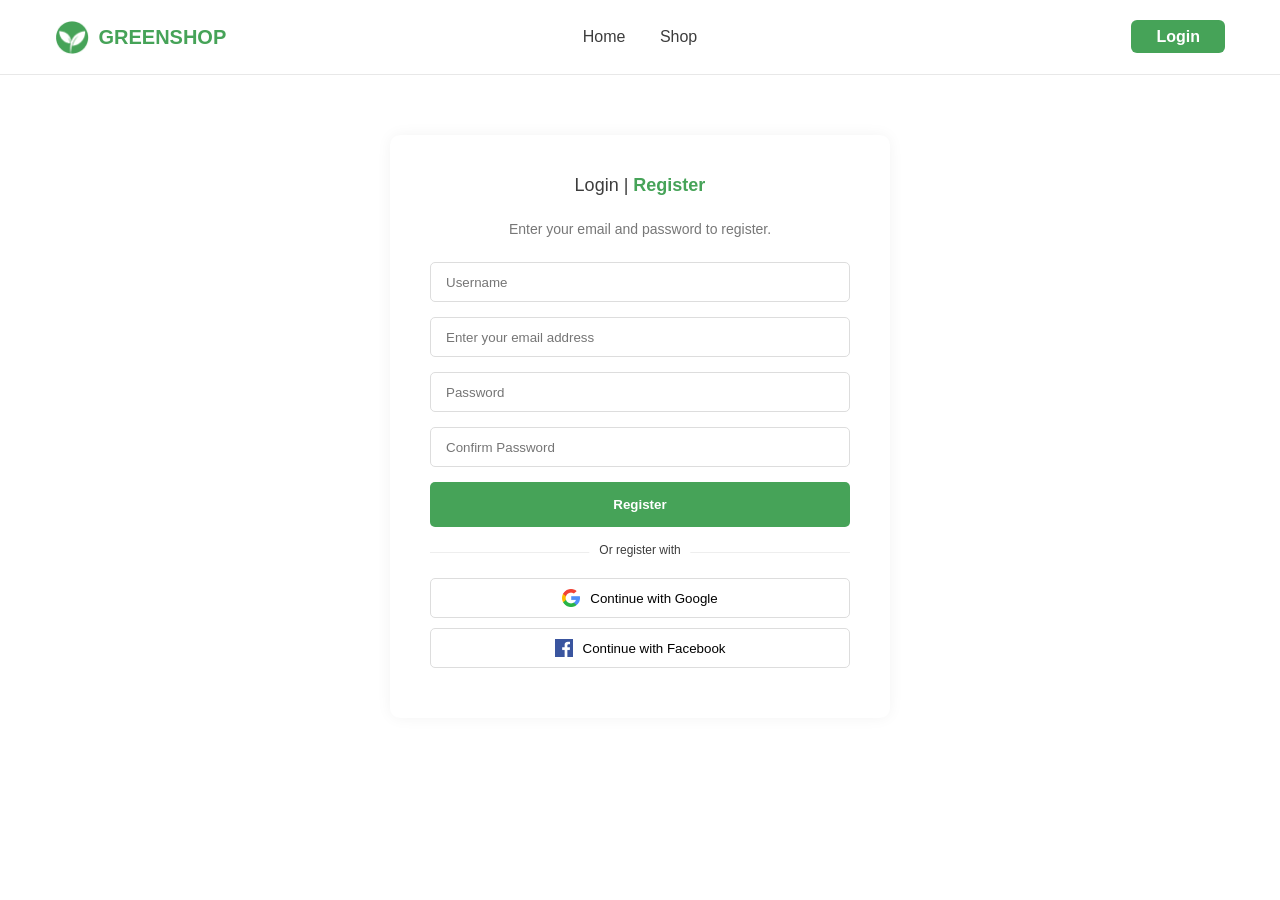
==== registration.html @ 9486dbec "update" ====
<!DOCTYPE html>
<html lang="uk">
<head>
    <meta charset="UTF-8">
    <meta name="viewport" content="width=device-width, initial-scale=1.0">
    <title>GreenShop — Реєстрація</title>
    <link rel="stylesheet" href="стилі/style.css">
</head>
<body>

    <header class="header">
        <div class="container">
            <div class="header-inner">
                <a href="index.html" class="logo">
                    <img src="картинки/logo.png" alt="Logo" class="logo-img">
                    <span class="logo-text">GREENSHOP</span>
                </a>
                <nav class="nav">
                    <a href="index.html" class="nav-link">Home</a>
                    <a href="#" class="nav-link">Shop</a>
                </nav>
                <div class="header-actions">
                    <a href="registration.html" class="login-btn">Login</a>
                </div>
            </div>
        </div>
    </header>

    <div class="modal">
        <div class="tabs">
            <span>Login</span> | <span class="active">Register</span>
        </div>
        <p class="description">Enter your email and password to register.</p>
        
        <form class="register-form">
            <input type="text" placeholder="Username">
            <input type="email" placeholder="Enter your email address">
            <input type="password" placeholder="Password">
            <input type="password" placeholder="Confirm Password">
            <button type="submit" class="register-btn">Register</button>
        </form>

        <div class="divider"><span>Or register with</span></div>

        <div class="social-buttons">
            <button class="social-btn">
                <img src="картинки/google.png" alt="Google"> Continue with Google
            </button>
            <button class="social-btn">
                <img src="картинки/facebook.png" alt="Facebook"> Continue with Facebook
            </button>
        </div>
    </div>

</body>
</html>
---- стилі/style.css ----
* {
    box-sizing: border-box;
    margin: 0;
    padding: 0;
}

body {
    font-family: Arial, sans-serif;
    background-color: #fff;
    color: #3D3D3D;
}

.container {
    max-width: 1200px;
    margin: 0 auto;
    padding: 0 15px;
}

/* ШАПКА */
.header {
    border-bottom: 1px solid #e8e8e8;
    padding: 20px 0;
}

.header-inner {
    font-size: 0;
}

.logo, .nav, .header-actions {
    display: inline-block;
    vertical-align: middle;
    font-size: 16px;
}

.logo { width: 20%; text-decoration: none; }

.logo-img {
    width: 34px;
    vertical-align: middle;
}

.logo-text {
    color: #46A358;
    font-weight: 900;
    font-size: 20px;
    vertical-align: middle;
    margin-left: 5px;
}

.nav { width: 60%; text-align: center; }

.nav-link {
    text-decoration: none;
    color: #3D3D3D;
    margin: 0 15px;
    padding-bottom: 25px;
}

.nav-link.active {
    font-weight: bold;
    border-bottom: 3px solid #46A358;
}

.header-actions { width: 20%; text-align: right; }

.login-btn {
    background: #46A358;
    color: #fff;
    text-decoration: none;
    padding: 8px 25px;
    border-radius: 6px;
    font-weight: bold;
}

/* ГОЛОВНИЙ БЛОК */
.hero { padding: 30px 0; }

.hero-inner {
    background: rgba(245, 245, 245, 0.5);
    padding: 40px 60px;
    font-size: 0;
}

.hero-content, .hero-image {
    display: inline-block;
    vertical-align: middle;
    width: 50%;
    font-size: 16px;
}

.hero-subtitle {
    text-transform: uppercase;
    font-size: 14px;
    font-weight: 500;
    margin-bottom: 5px;
}

.hero-title {
    font-size: 55px; 
    font-weight: 900;
    line-height: 1.1;
    text-transform: uppercase;
    margin-bottom: 15px;
}

.highlight { color: #46A358; }

.hero-description {
    color: #727272;
    font-size: 14px;
    max-width: 400px;
    margin-bottom: 25px;
}

.shop-now-btn {
    background: #46A358;
    color: white;
    border: none;
    padding: 12px 25px;
    border-radius: 6px;
    font-weight: bold;
    cursor: pointer;
}

.hero-image { text-align: right; }

.plants-box {
    display: inline-block;
    font-size: 0;
}

.p-small, .p-big {
    display: inline-block;
    vertical-align: bottom;
}

.p-big { 
    width: 350px; 
}

.p-small { 
    width: 120px;
    margin-bottom: 23px; /* Выравнивание по высоте */
    margin-right: -60px; /* Двигает большой горшок вплотную к маленькому */
    position: relative;
    z-index: 2;
}

.modal {
    width: 500px;
    background: #fff;
    margin: 60px auto;
    padding: 40px;
    border-radius: 10px;
    text-align: center;
    box-shadow: 0 0 15px rgba(0,0,0,0.05);
}

.tabs { margin-bottom: 25px; font-size: 18px; }
.tabs .active { color: #46A358; font-weight: bold; }

.description { font-size: 14px; color: #777; margin-bottom: 25px; }

.register-form input {
    width: 100%;
    height: 40px;
    margin-bottom: 15px;
    padding: 0 15px;
    border: 1px solid #ddd;
    border-radius: 5px;
}

.register-btn {
    width: 100%;
    height: 45px;
    background: #46A358;
    color: white;
    border: none;
    border-radius: 5px;
    cursor: pointer;
    font-weight: bold;
}

.divider {
    margin: 25px 0;
    border-top: 1px solid #eee;
    position: relative;
}

.divider span {
    position: absolute;
    top: -10px;
    background: #fff;
    padding: 0 10px;
    left: 50%;
    transform: translateX(-50%);
    font-size: 12px;
}

.social-btn {
    width: 100%;
    height: 40px;
    border: 1px solid #ddd;
    background: #fff;
    margin-bottom: 10px;
    border-radius: 5px;
    cursor: pointer;
    display: flex;
    align-items: center;
    justify-content: center;
    gap: 10px;
}

.social-btn img { width: 18px; }
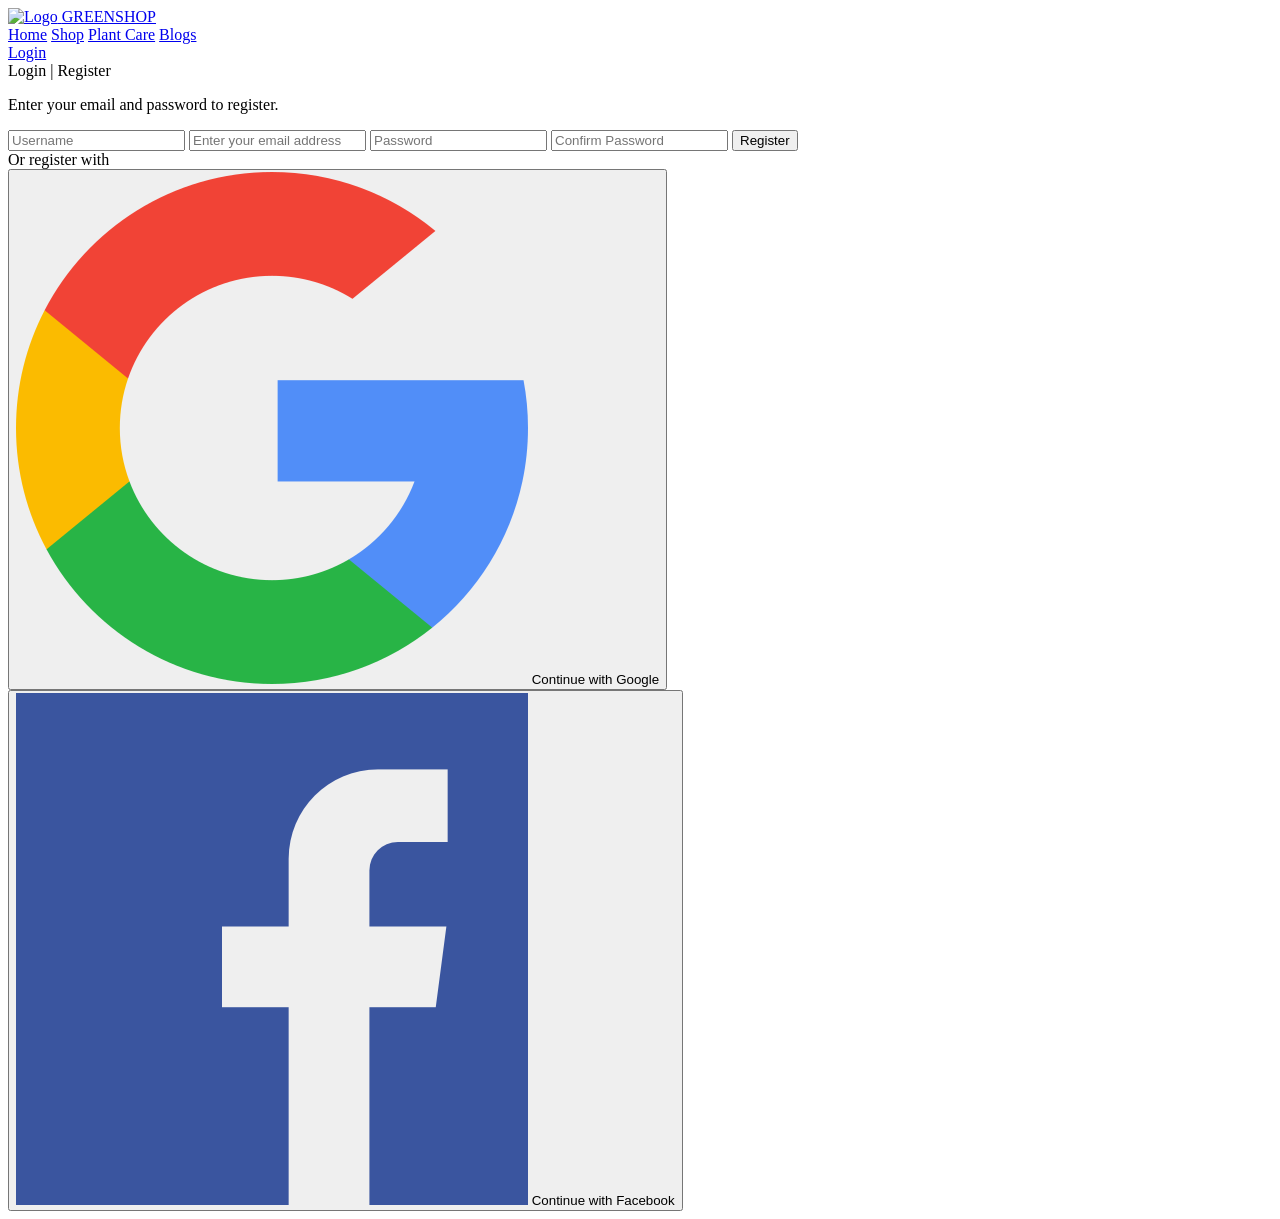
==== commit 42c76212: "update registration" ====
--- a/registration.html
+++ b/registration.html
@@ -4,7 +4,7 @@
     <meta charset="UTF-8">
     <meta name="viewport" content="width=device-width, initial-scale=1.0">
     <title>GreenShop — Реєстрація</title>
-    <link rel="stylesheet" href="стилі/style.css">
+    <link rel="stylesheet" href="styles/style.css">
 </head>
 <body>
 
@@ -12,12 +12,14 @@
         <div class="container">
             <div class="header-inner">
                 <a href="index.html" class="logo">
-                    <img src="картинки/logo.png" alt="Logo" class="logo-img">
+                    <img src="images/logo.png" alt="Logo" class="logo-img">
                     <span class="logo-text">GREENSHOP</span>
                 </a>
                 <nav class="nav">
                     <a href="index.html" class="nav-link">Home</a>
                     <a href="#" class="nav-link">Shop</a>
+                    <a href="#" class="nav-link">Plant Care</a>
+                    <a href="#" class="nav-link">Blogs</a>
                 </nav>
                 <div class="header-actions">
                     <a href="registration.html" class="login-btn">Login</a>
@@ -43,14 +45,14 @@
         <div class="divider"><span>Or register with</span></div>
 
         <div class="social-buttons">
-            <button class="social-btn">
-                <img src="картинки/google.png" alt="Google"> Continue with Google
+            <button type="button" class="social-btn">
+                <img src="images/google.png" alt="Google"> Continue with Google
             </button>
-            <button class="social-btn">
-                <img src="картинки/facebook.png" alt="Facebook"> Continue with Facebook
+            <button type="button" class="social-btn">
+                <img src="images/facebook.png" alt="Facebook"> Continue with Facebook
             </button>
         </div>
     </div>
 
 </body>
-</html>+</html>
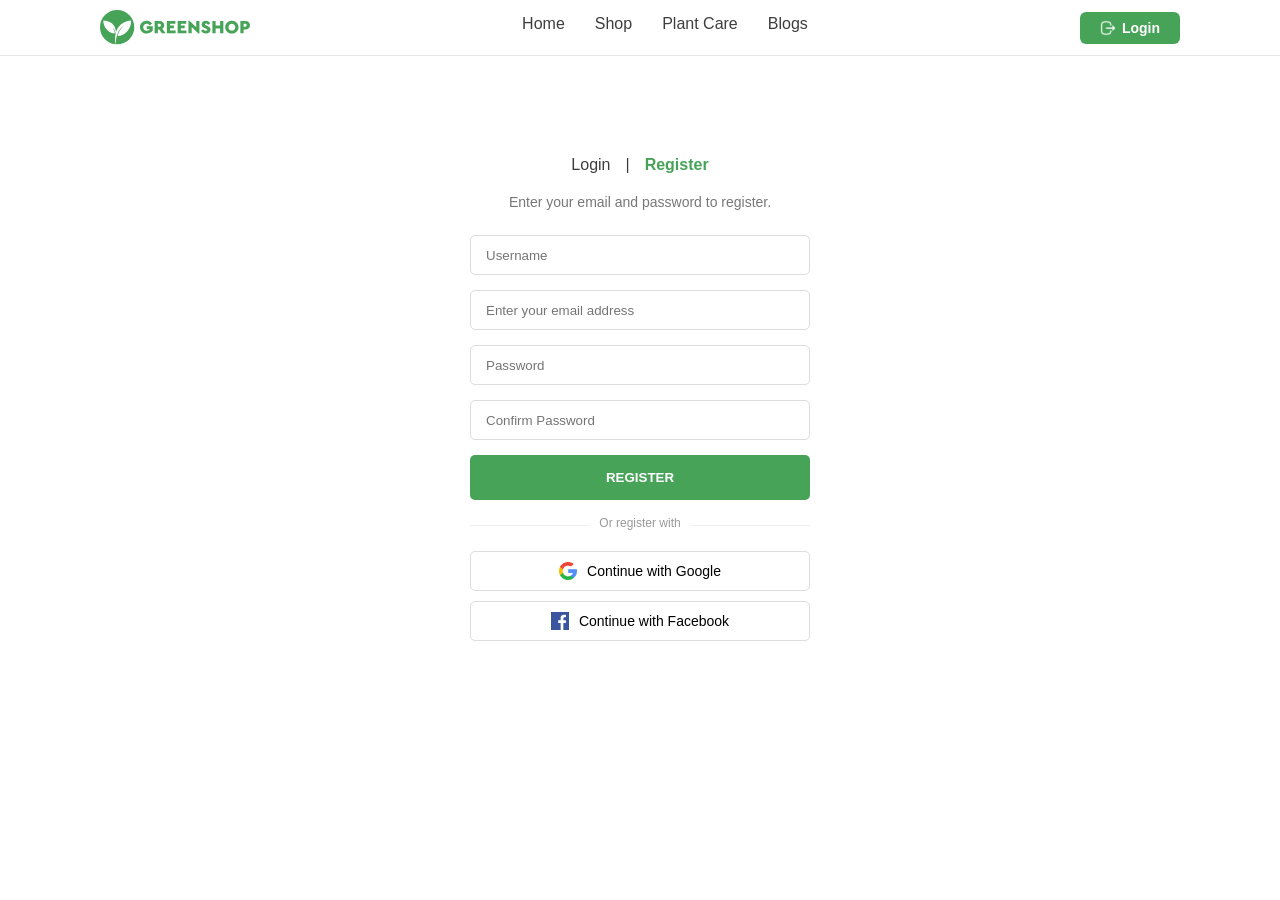
==== commit dc97f90f: "fix hw4" ====
--- a/registration.html
+++ b/registration.html
@@ -3,7 +3,11 @@
 <head>
     <meta charset="UTF-8">
     <meta name="viewport" content="width=device-width, initial-scale=1.0">
-    <title>GreenShop — Реєстрація</title>
+
+    <title>Registration</title>
+
+    <link href="https://fonts.googleapis.com/css2?family=Poppins:wght@400;500;600;700;800&display=swap" rel="stylesheet">
+
     <link rel="stylesheet" href="styles/style.css">
 </head>
 <body>
@@ -12,8 +16,7 @@
         <div class="container">
             <div class="header-inner">
                 <a href="index.html" class="logo">
-                    <img src="images/logo.png" alt="Logo" class="logo-img">
-                    <span class="logo-text">GREENSHOP</span>
+                    <img src="images/logo.svg" alt="GreenShop">
                 </a>
                 <nav class="nav">
                     <a href="index.html" class="nav-link">Home</a>
@@ -22,7 +25,10 @@
                     <a href="#" class="nav-link">Blogs</a>
                 </nav>
                 <div class="header-actions">
-                    <a href="registration.html" class="login-btn">Login</a>
+                    <a href="registration.html" class="login-btn">
+                        <img src="images/login-icon.png" class="login-icon" alt="">
+                        Login
+                    </a>
                 </div>
             </div>
         </div>
--- a/styles/style.css
+++ b/styles/style.css
@@ -0,0 +1,248 @@
+* {
+    box-sizing: border-box;
+    margin: 0;
+    padding: 0;
+}
+
+body {
+    font-family: 'Poppins', sans-serif;
+    background-color: #fff;
+    color: #3D3D3D;
+}
+
+.container {
+    max-width: 1200px;
+    margin: 0 auto;
+    padding: 0 60px;
+}
+
+.header {
+    border-bottom: 1px solid #e8e8e8;
+    padding: 10px 0;
+}
+
+.header-inner {
+    display: flex;
+    align-items: center;
+    justify-content: space-between;
+}
+
+.logo {
+    display: flex;
+    align-items: center;
+    text-decoration: none;
+}
+
+.nav {
+    display: flex;
+    gap: 30px;
+}
+
+.nav-link {
+    text-decoration: none;
+    color: #3D3D3D;
+    font-size: 16px;
+    border-bottom: 3px solid transparent;
+    padding-bottom: 5px;
+}
+
+.nav-link.active {
+    border-bottom-color: #46A358;
+    font-weight: bold;
+}
+
+.header-actions {
+    display: flex;
+    gap: 15px;
+}
+
+.login-btn {
+    display: flex;
+    align-items: center;
+    gap: 6px;
+    background: #46A358;
+    color: #fff;
+    padding: 8px 20px;
+    border-radius: 6px;
+    font-weight: bold;
+    text-decoration: none;
+    font-size: 14px;
+}
+
+.hero {
+    background: rgba(245, 245, 245, 0.5);
+    padding: 40px 0;
+}
+
+.hero-inner {
+    display: flex;
+    align-items: center;
+    justify-content: space-between;
+    gap: 40px;
+}
+
+.hero-content {
+    flex: 1;
+    max-width: 620px;
+}
+
+.hero-subtitle {
+    text-transform: uppercase;
+    font-size: 14px;
+    color: #727272;
+    margin-bottom: 10px;
+}
+
+.hero-title {
+    font-size: 70px;
+    font-weight: 900;
+    line-height: 70px;
+    text-transform: uppercase;
+    margin-bottom: 20px;
+    width: 620px;
+}
+
+.highlight {
+    color: #46A358;
+}
+
+.hero-description {
+    font-size: 14px;
+    color: #727272;
+    line-height: 1.6;
+    margin-bottom: 25px;
+    width: 90%;
+}
+
+.shop-now-btn {
+    background: #46A358;
+    color: #fff;
+    border: none;
+    padding: 12px 30px;
+    border-radius: 6px;
+    font-weight: bold;
+    text-transform: uppercase;
+    cursor: pointer;
+}
+
+.hero-image {
+    flex: 1;
+    position: relative;
+    display: flex;
+    justify-content: center;
+}
+
+.p-big {
+    max-width: 100%;
+    height: auto;
+    display: block;
+}
+
+.p-small {
+    position: absolute;
+    bottom: 30px;
+    left: 40px;
+    width: 120px;
+}
+
+.modal {
+    max-width: 420px;
+    width: 100%;
+    margin: 60px auto;
+    padding: 40px;
+    background: #fff;
+    border-radius: 10px;
+    box-sizing: border-box;
+}
+.tabs {
+    display: flex;
+    justify-content: center;
+    gap: 15px;
+    margin-bottom: 20px;
+    font-weight: 400;
+}
+
+.tabs .active {
+    color: #46A358;
+    font-weight: bold;
+}
+
+.description {
+    font-size: 14px;
+    color: #777;
+    margin-bottom: 25px;
+    text-align: center;
+}
+
+.register-form input {
+    width: 100%;
+    box-sizing: border-box;
+    height: 40px;
+    margin-bottom: 15px;
+    padding: 0 15px;
+    border: 1px solid #ddd;
+    border-radius: 5px;
+}
+
+.register-btn {
+    width: 100%;
+    height: 45px;
+    background: #46A358;
+    color: #fff;
+    border: none;
+    border-radius: 5px;
+    font-weight: bold;
+    text-transform: uppercase;
+    cursor: pointer;
+}
+
+.divider {
+    margin: 25px 0;
+    border-top: 1px solid #eee;
+    position: relative;
+}
+
+.divider span {
+    position: absolute;
+    top: -10px;
+    left: 50%;
+    transform: translateX(-50%);
+    background: #fff;
+    padding: 0 10px;
+    font-size: 12px;
+    color: #999;
+}
+
+.social-btn {
+    width: 100%;
+    height: 40px;
+    display: flex;
+    align-items: center;
+    justify-content: center;
+    gap: 10px;
+    border: 1px solid #ddd;
+    background: #fff;
+    border-radius: 5px;
+    font-size: 14px;
+    box-sizing: border-box;
+}
+.social-btn span {
+    display: inline-block;
+}
+.social-btn img {
+    width: 18px;
+    height: 18px;
+    object-fit: contain;
+}
+.social-buttons {
+    width: 100%;
+    display: flex;
+    flex-direction: column;
+    gap: 10px;
+}
+
+.login-icon {
+    width: 16px;
+    height: 16px;
+    object-fit: contain;
+}
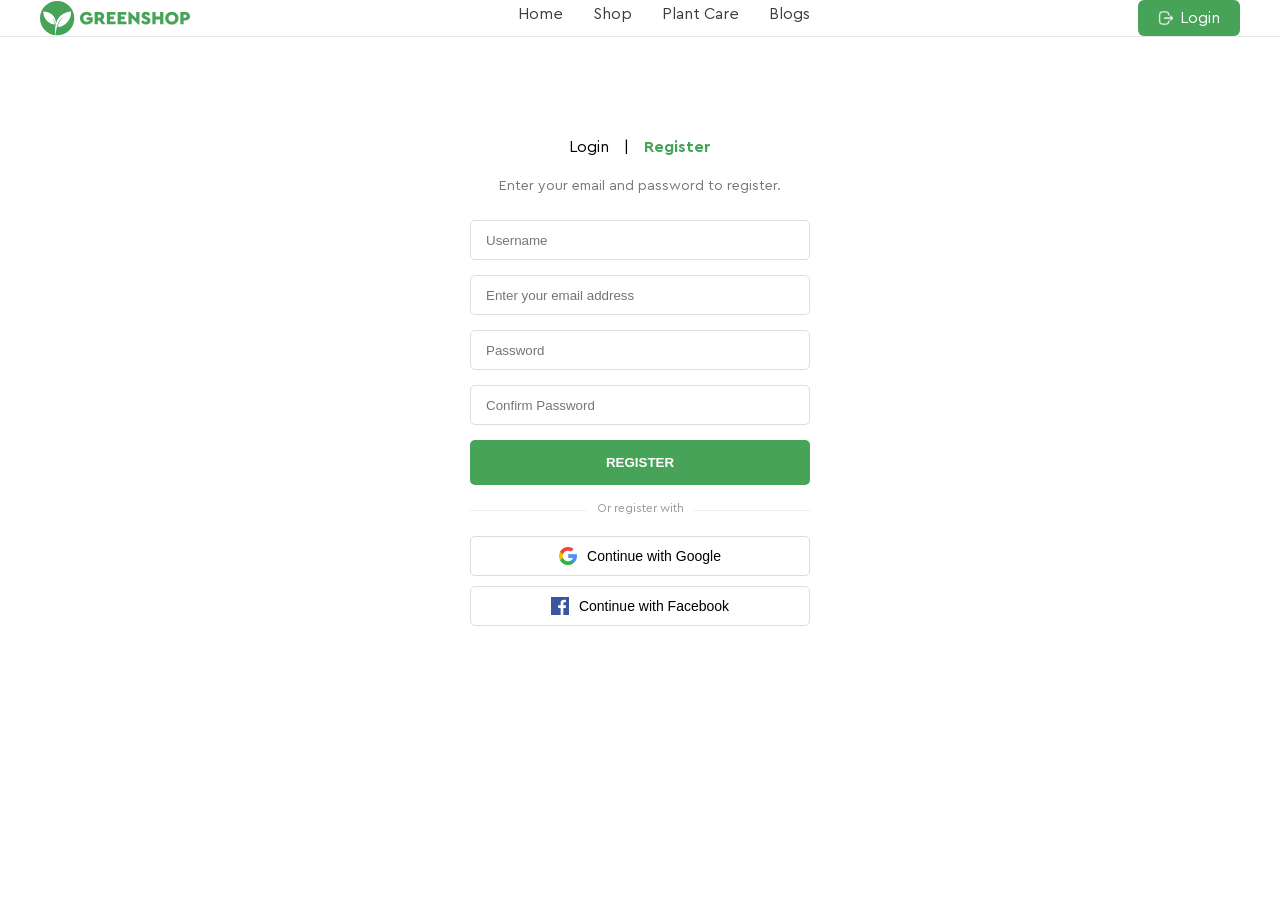
==== commit eeabcc84: "fix hw4" ====
--- a/registration.html
+++ b/registration.html
@@ -6,7 +6,6 @@
 
     <title>Registration</title>
 
-    <link href="https://fonts.googleapis.com/css2?family=Poppins:wght@400;500;600;700;800&display=swap" rel="stylesheet">
 
     <link rel="stylesheet" href="styles/style.css">
 </head>
--- a/styles/style.css
+++ b/styles/style.css
@@ -1,3 +1,21 @@
+@font-face {
+    font-family: 'Cera Pro';
+    src: url('../fonts/CeraPro-Regular.woff2') format('woff2');
+    font-weight: 400;
+}
+
+@font-face {
+    font-family: 'Cera Pro';
+    src: url('../fonts/CeraPro-Bold.woff2') format('woff2');
+    font-weight: 700;
+}
+
+@font-face {
+    font-family: 'Cera Pro';
+    src: url('../fonts/CeraPro-Black.woff2') format('woff2');
+    font-weight: 900;
+}
+
 * {
     box-sizing: border-box;
     margin: 0;
@@ -5,20 +23,16 @@
 }
 
 body {
-    font-family: 'Poppins', sans-serif;
-    background-color: #fff;
-    color: #3D3D3D;
+    font-family: 'Cera Pro', sans-serif;
 }
 
 .container {
     max-width: 1200px;
     margin: 0 auto;
-    padding: 0 60px;
 }
 
 .header {
     border-bottom: 1px solid #e8e8e8;
-    padding: 10px 0;
 }
 
 .header-inner {
@@ -30,7 +44,6 @@
 .logo {
     display: flex;
     align-items: center;
-    text-decoration: none;
 }
 
 .nav {
@@ -44,6 +57,7 @@
     font-size: 16px;
     border-bottom: 3px solid transparent;
     padding-bottom: 5px;
+    display: inline-block;
 }
 
 .nav-link.active {
@@ -57,33 +71,31 @@
 }
 
 .login-btn {
-    display: flex;
+    display: inline-flex;
     align-items: center;
     gap: 6px;
     background: #46A358;
     color: #fff;
+    text-decoration: none;
     padding: 8px 20px;
     border-radius: 6px;
-    font-weight: bold;
-    text-decoration: none;
-    font-size: 14px;
 }
 
 .hero {
     background: rgba(245, 245, 245, 0.5);
-    padding: 40px 0;
 }
 
 .hero-inner {
     display: flex;
     align-items: center;
     justify-content: space-between;
-    gap: 40px;
+    background: rgba(245, 245, 245, 0.5);
+    padding: 38px 60px 0;
+    margin-top: 12px;
 }
 
 .hero-content {
-    flex: 1;
-    max-width: 620px;
+    width: 55%;
 }
 
 .hero-subtitle {
@@ -100,6 +112,7 @@
     text-transform: uppercase;
     margin-bottom: 20px;
     width: 620px;
+    color: #3D3D3D;
 }
 
 .highlight {
@@ -133,16 +146,14 @@
 }
 
 .p-big {
-    max-width: 100%;
-    height: auto;
-    display: block;
+    width: 507px;
 }
 
 .p-small {
     position: absolute;
-    bottom: 30px;
-    left: 40px;
-    width: 120px;
+    width: 150px;
+    bottom: 32px;
+    left: 50px;
 }
 
 .modal {
